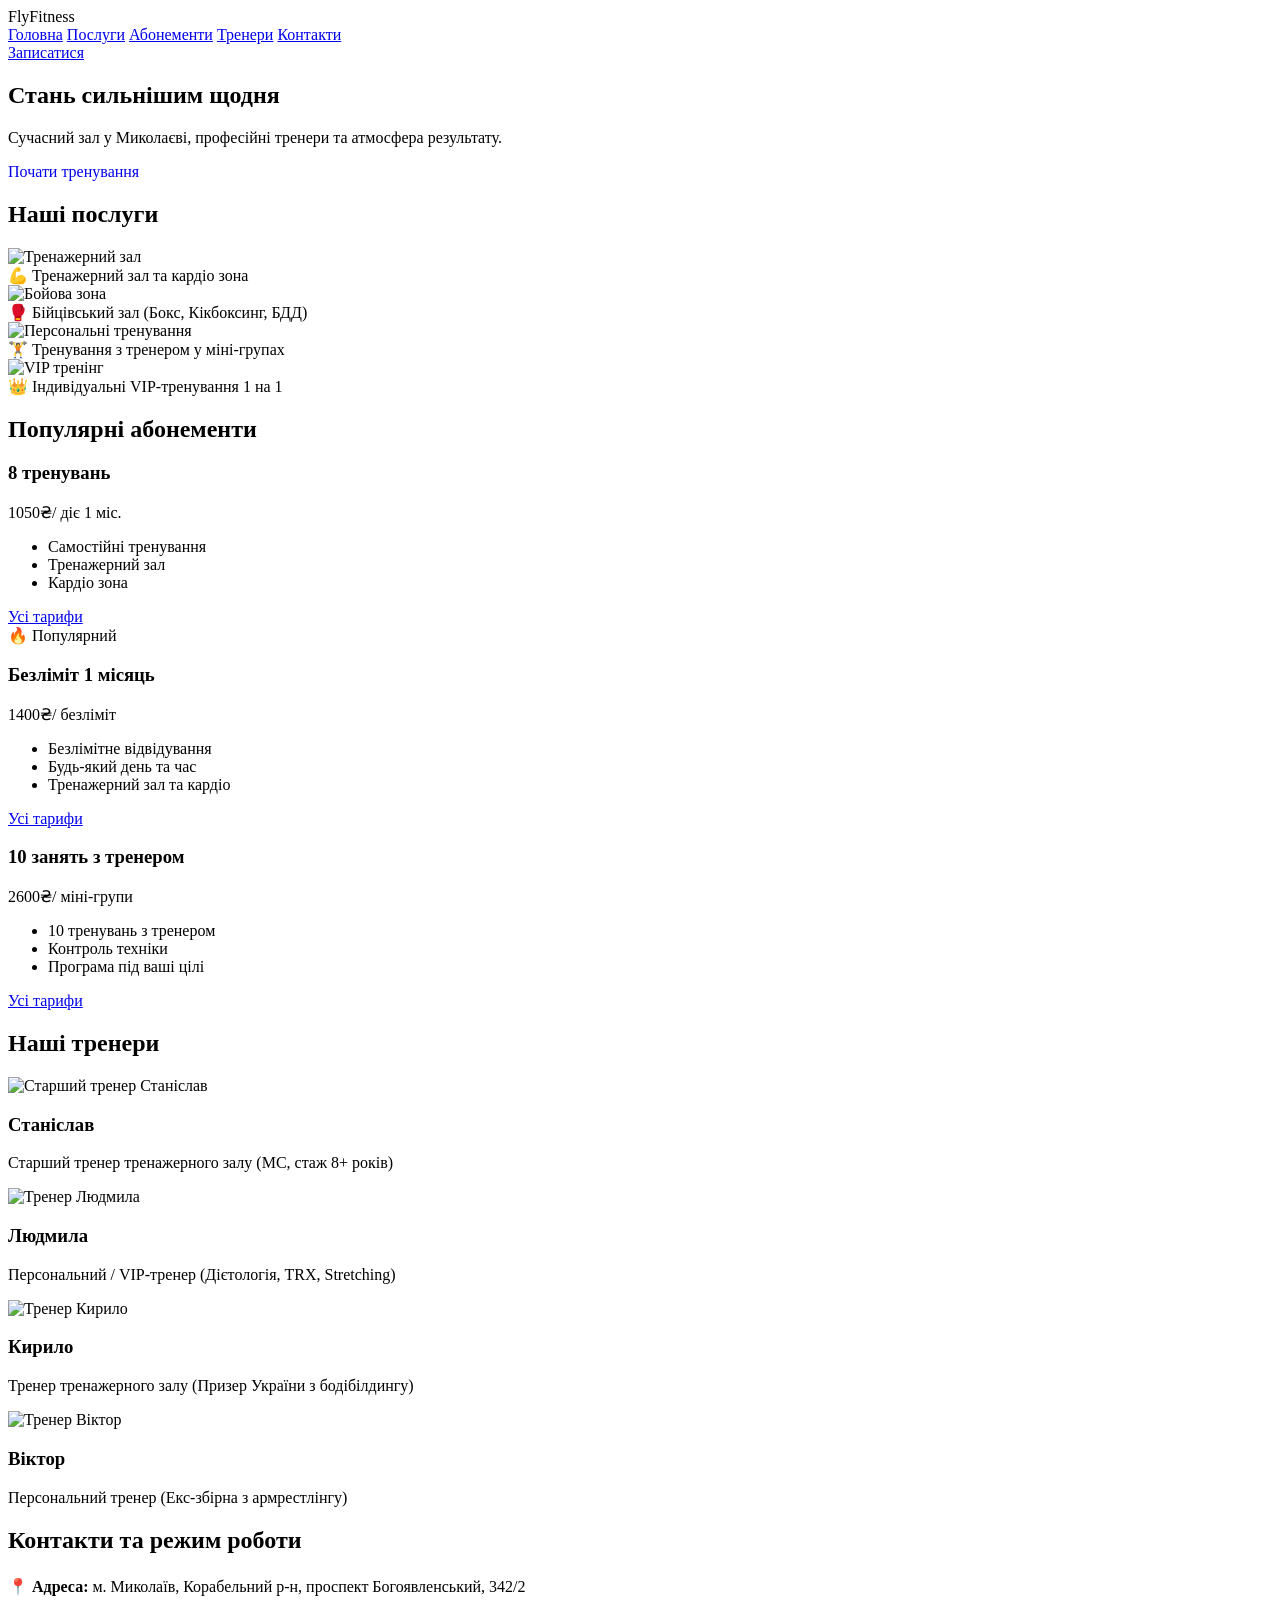
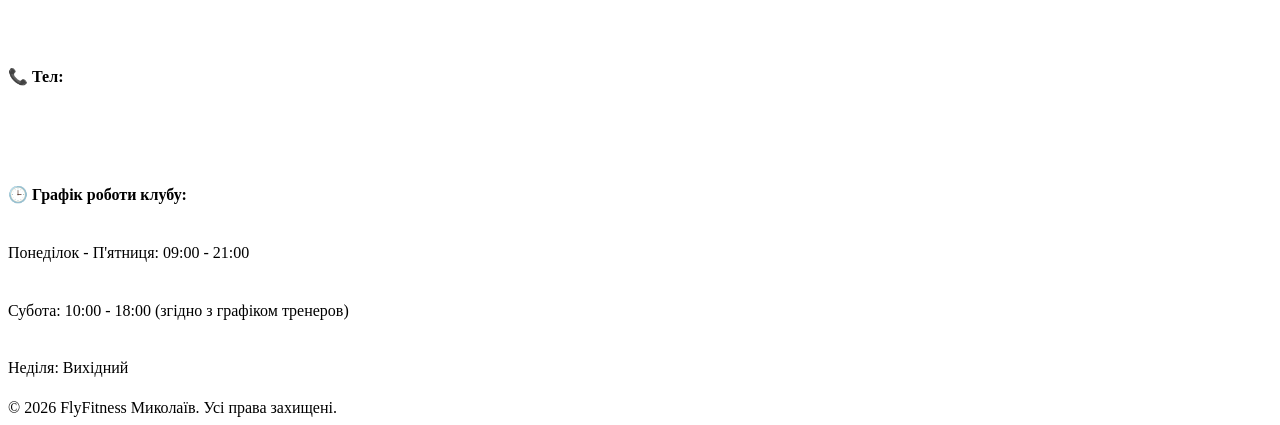
==== index.html @ 8a933ad1 "Add files via upload" ====
<!DOCTYPE html>
<html lang="uk">
<head>
  <meta charset="UTF-8" />
  <meta name="viewport" content="width=device-width, initial-scale=1.0"/>
  <title>FlyFitness Gym | Миколаїв</title>
  <link rel="stylesheet" href="css/style.css" />
  <link href="https://fonts.googleapis.com/css2?family=Inter:wght@300;400;600;800&display=swap" rel="stylesheet">
</head>
<body>

  <header class="header">
    <div class="logo">FlyFitness</div>
    <nav class="nav">
      <a href="index.html" class="active">Головна</a>
      <a href="services.html">Послуги</a>
      <a href="pricing.html">Абонементи</a>
      <a href="trainers.html">Тренери</a>
      <a href="contact.html">Контакти</a>
    </nav>
    <a href="booking.html" class="btn">Записатися</a>
  </header>

  <section class="hero">
    <div class="hero-content">
      <h1>Стань сильнішим щодня</h1>
      <p>Сучасний зал у Миколаєві, професійні тренери та атмосфера результату.</p>
      <a href="#pricing" class="btn big" style="text-decoration: none; display: inline-block; text-align: center;">Почати тренування</a>
    </div>
  </section>

  <section id="services" class="section">
    <h2>Наші послуги</h2>
    <div class="grid services-grid">
      <div class="service-card">
        <img src="https://images.unsplash.com/photo-1581009146145-b5ef050c2e1e" alt="Тренажерний зал">
        <div class="service-text">💪 Тренажерний зал та кардіо зона</div>
      </div>
      <div class="service-card">
        <img src="https://images.unsplash.com/photo-1549719386-74dfcbf7dbed" alt="Бойова зона">
        <div class="service-text">🥊 Бійцівський зал (Бокс, Кікбоксинг, БДД)</div>
      </div>
      <div class="service-card">
        <img src="https://images.unsplash.com/photo-1599058917212-d750089bc07e" alt="Персональні тренування">
        <div class="service-text">🏋️ Тренування з тренером у міні-групах</div>
      </div>
      <div class="service-card">
        <img src="https://images.unsplash.com/photo-1599901860904-17e6ed7083a0" alt="VIP тренінг">
        <div class="service-text">👑 Індивідуальні VIP-тренування 1 на 1</div>
      </div>
    </div>
  </section>

  <section id="pricing" class="section dark">
    <h2>Популярні абонементи</h2>
    <div class="grid pricing-grid">
      <div class="card price-card">
        <h3>8 тренувань</h3>
        <p class="price">1050₴<span>/ діє 1 міс.</span></p>
        <ul>
          <li>Самостійні тренування</li>
          <li>Тренажерний зал</li>
          <li>Кардіо зона</li>
        </ul>
        <a href="pricing.html" class="btn">Усі тарифи</a>
      </div>

      <div class="card price-card popular">
        <div class="badge">🔥 Популярний</div>
        <h3>Безліміт 1 місяць</h3>
        <p class="price">1400₴<span>/ безліміт</span></p>
        <ul>
          <li>Безлімітне відвідування</li>
          <li>Будь-який день та час</li>
          <li>Тренажерний зал та кардіо</li>
        </ul>
        <a href="pricing.html" class="btn">Усі тарифи</a>
      </div>

      <div class="card price-card">
        <h3>10 занять з тренером</h3>
        <p class="price">2600₴<span>/ міні-групи</span></p>
        <ul>
          <li>10 тренувань з тренером</li>
          <li>Контроль техніки</li>
          <li>Програма під ваші цілі</li>
        </ul>
        <a href="pricing.html" class="btn">Усі тарифи</a>
      </div>
    </div>
  </section>

  <section id="trainers" class="section">
      <h2>Наші тренери</h2>
      <div class="grid trainers-grid">
          <div class="trainer-card">
              <img src="images/Stanislav.png" alt="Старший тренер Станіслав">
              <div class="trainer-info">
                  <h3>Станіслав</h3>
                  <p>Старший тренер тренажерного залу (МС, стаж 8+ років)</p>
              </div>
          </div>
          <div class="trainer-card">
              <img src="images/Lydmila.png" alt="Тренер Людмила">
              <div class="trainer-info">
                  <h3>Людмила</h3>
                  <p>Персональний / VIP-тренер (Дієтологія, TRX, Stretching)</p>
              </div>
          </div>
          <div class="trainer-card">
              <img src="images/Kiril.png" alt="Тренер Кирило">
              <div class="trainer-info">
                  <h3>Кирило</h3>
                  <p>Тренер тренажерного залу (Призер України з бодібілдингу)</p>
              </div>
          </div>
          <div class="trainer-card">
              <img src="images/Viktor.png" alt="Тренер Віктор">
              <div class="trainer-info">
                  <h3>Віктор</h3>
                  <p>Персональний тренер (Екс-збірна з армрестлінгу)</p>
              </div>
          </div>
      </div>
  </section>

  <section id="contact" class="section dark">
    <h2>Контакти та режим роботи</h2>
    <div style="line-height: 1.8;">
      <p>📍 <strong>Адреса:</strong> м. Миколаїв, Корабельний р-н, проспект Богоявленський, 342/2</p>
      <br><p>📞 <strong>Тел:</strong> <a href="tel:+380933641330" style="color: #fff;">+38 (093) 364-13-30</a></p><br>
      <br><p>🕒 <strong>Графік роботи клубу:</strong><br>
         <br>Понеділок - П'ятниця: 09:00 - 21:00<br>
         <br>Субота: 10:00 - 18:00 (згідно з графіком тренеров)<br>
         <br>Неділя: Вихідний<br>
      </p>
    </div>
  </section>

  <footer class="footer">
    © 2026 FlyFitness Миколаїв. Усі права захищені.
  </footer>

</body>
</html>
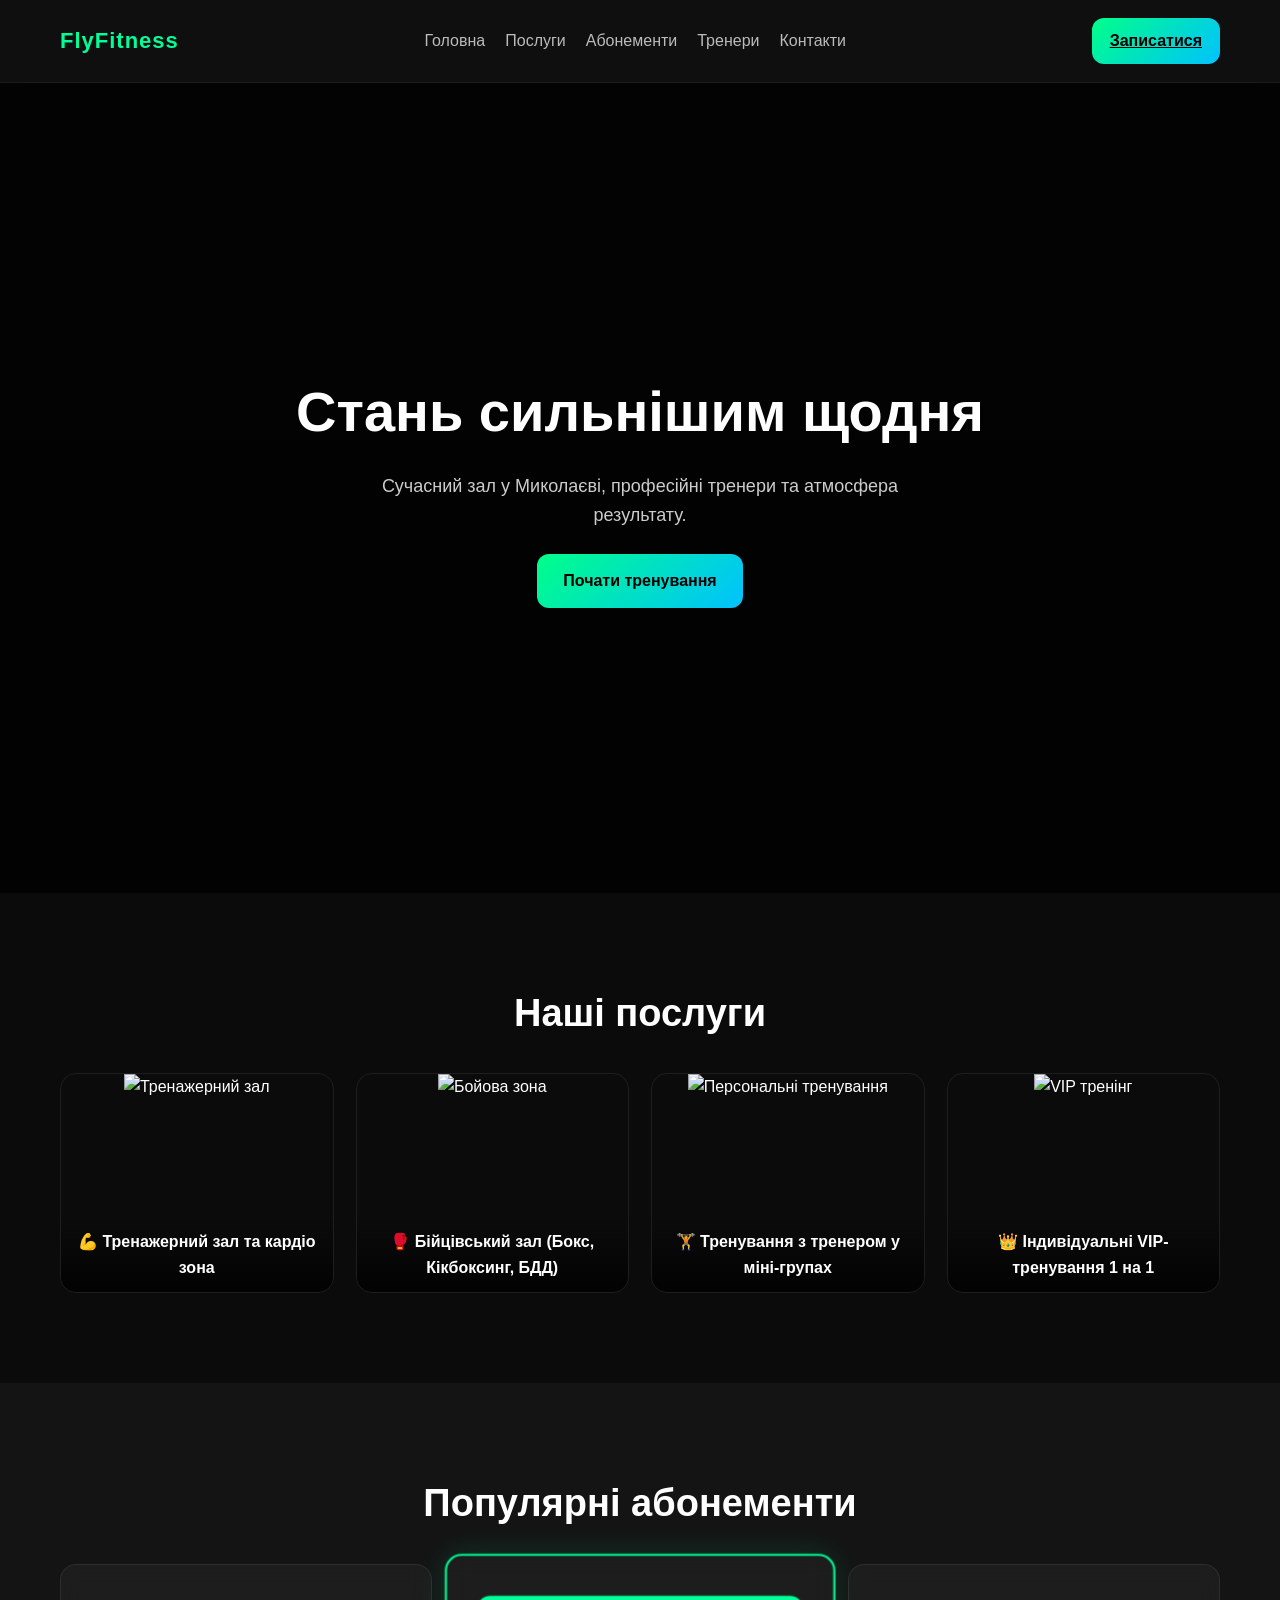
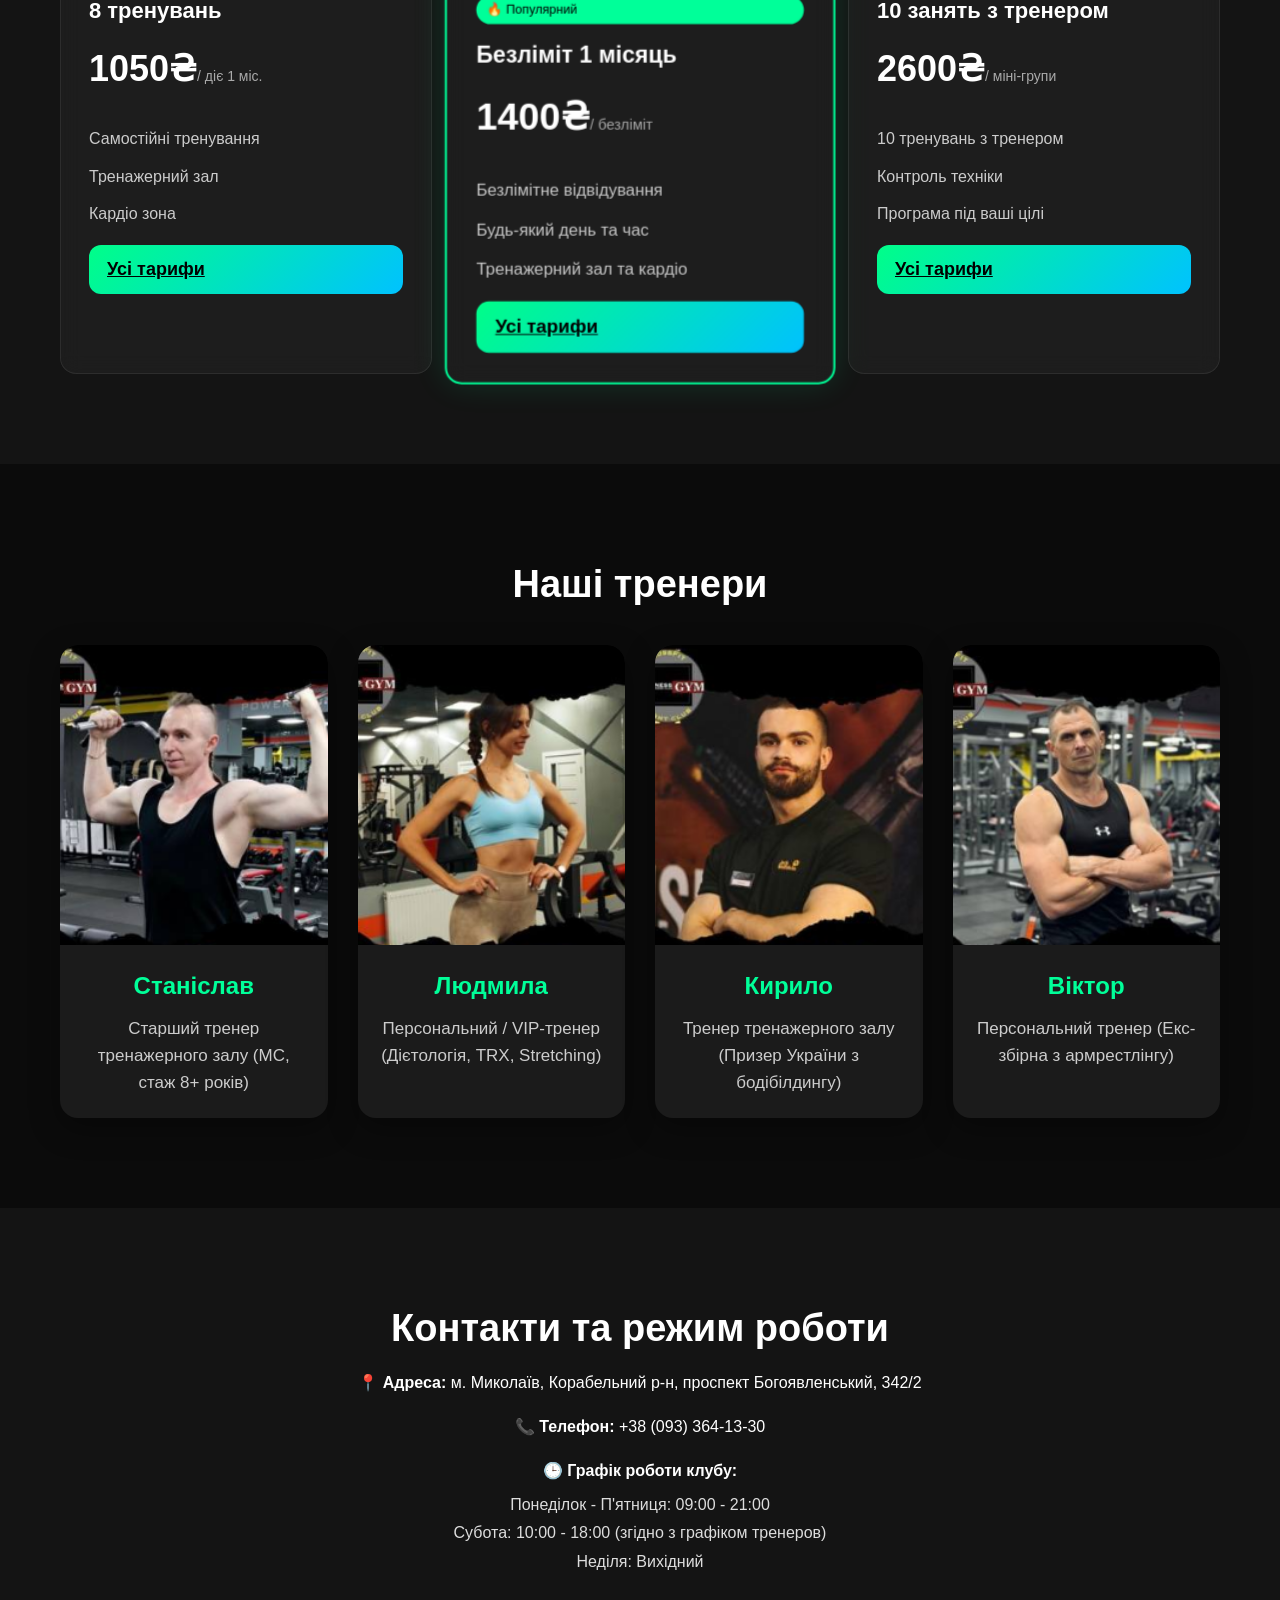
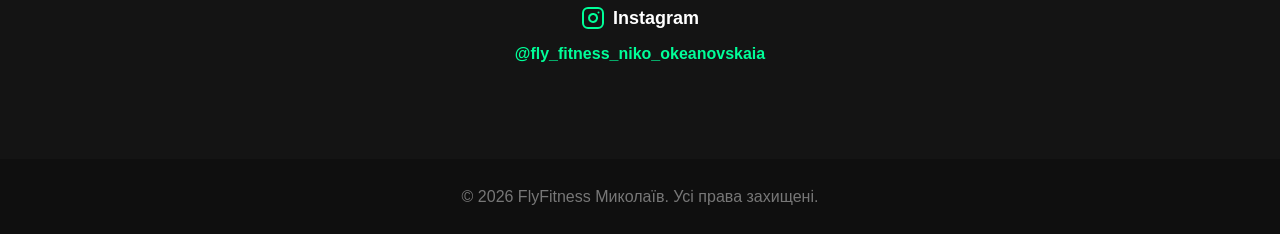
==== commit f5c5e9db: "Update index.html" ====
--- a/index.html
+++ b/index.html
@@ -124,17 +124,45 @@
       </div>
   </section>
 
-  <section id="contact" class="section dark">
-    <h2>Контакти та режим роботи</h2>
-    <div style="line-height: 1.8;">
-      <p>📍 <strong>Адреса:</strong> м. Миколаїв, Корабельний р-н, проспект Богоявленський, 342/2</p>
-      <br><p>📞 <strong>Тел:</strong> <a href="tel:+380933641330" style="color: #fff;">+38 (093) 364-13-30</a></p><br>
-      <br><p>🕒 <strong>Графік роботи клубу:</strong><br>
-         <br>Понеділок - П'ятниця: 09:00 - 21:00<br>
-         <br>Субота: 10:00 - 18:00 (згідно з графіком тренеров)<br>
-         <br>Неділя: Вихідний<br>
-      </p>
-    </div>
+  <section id="contact" class="section dark" style="text-align: center;">
+      <h2>Контакти та режим роботи</h2>
+      
+      <div class="contacts-wrapper" style="line-height: 1.8; display: inline-block; text-align: center;">
+          
+          <div class="item">
+              <p>📍 <strong>Адреса:</strong> м. Миколаїв, Корабельний р-н, проспект Богоявленський, 342/2</p>
+          </div>
+          
+          <div class="item" style="margin-top: 15px;">
+              <p>📞 <strong>Телефон:</strong> <a href="tel:+380933641330" style="color: #fff; text-decoration: none;">+38 (093) 364-13-30</a></p>
+          </div>
+          
+          <div class="item" style="margin-top: 15px;">
+              <p>🕒 <strong>Графік роботи клубу:</strong></p>
+              <p style="color: #ddd; margin-top: 5px;">
+                  Понеділок - П'ятниця: 09:00 - 21:00<br>
+                  Субота: 10:00 - 18:00 (згідно з графіком тренеров)<br>
+                  Неділя: Вихідний
+              </p>
+          </div>
+          
+          <div class="item" style="margin-top: 25px;">
+              <h3 style="display: inline-flex; align-items: center; justify-content: center; font-size: 18px; margin-bottom: 5px; color: #fff; width: 100%;">
+                  <svg xmlns="http://www.w3.org/2000/svg" width="24" height="24" viewBox="0 0 24 24" fill="none" stroke="#00ff99" stroke-width="2" stroke-linecap="round" stroke-linejoin="round" style="margin-right: 8px;">
+                      <rect x="2" y="2" width="20" height="20" rx="5" ry="5"></rect>
+                      <path d="M16 11.37A4 4 0 1 1 12.63 8 4 4 0 0 1 16 11.37z"></path>
+                      <line x1="17.5" y1="6.5" x2="17.51" y2="6.5"></line>
+                  </svg>
+                  Instagram
+              </h3>
+              <p style="margin: 0;">
+                  <a href="https://www.instagram.com/fly_fitness_niko_okeanovskaia" target="_blank" style="color: #00ff99; text-decoration: none; font-weight: 600;">
+                      @fly_fitness_niko_okeanovskaia
+                  </a>
+              </p>
+          </div>
+
+      </div>
   </section>
 
   <footer class="footer">
@@ -142,4 +170,4 @@
   </footer>
 
 </body>
-</html>+</html>
--- a/css/style.css
+++ b/css/style.css
@@ -0,0 +1,388 @@
+
+* {
+  margin: 0;
+  padding: 0;
+  box-sizing: border-box;
+  font-family: "Inter", sans-serif;
+}
+
+body {
+  background: #0b0b0b;
+  color: #fff;
+  line-height: 1.6;
+}
+
+/* HEADER */
+.header {
+  display: flex;
+  justify-content: space-between;
+  align-items: center;
+  padding: 18px 60px;
+  background: rgba(17, 17, 17, 0.8);
+  backdrop-filter: blur(12px);
+  position: sticky;
+  top: 0;
+  z-index: 100;
+  border-bottom: 1px solid rgba(255,255,255,0.05);
+}
+
+.logo {
+  font-size: 22px;
+  font-weight: 800;
+  color: #00ff99;
+  letter-spacing: 1px;
+}
+
+/* NAV */
+nav {
+  display: flex;
+  gap: 20px;
+}
+
+nav a {
+  color: #bbb;
+  text-decoration: none;
+  font-weight: 500;
+  position: relative;
+  transition: 0.3s;
+}
+
+nav a::after {
+  content: "";
+  position: absolute;
+  left: 0;
+  bottom: -6px;
+  width: 0%;
+  height: 2px;
+  background: linear-gradient(90deg, #00ff88, #00c2ff);
+  transition: 0.3s;
+}
+
+nav a:hover {
+  color: #fff;
+}
+
+nav a:hover::after {
+  width: 100%;
+}
+
+/* BUTTON */
+.btn {
+  background: linear-gradient(135deg, #00ff88, #00c2ff);
+  border: none;
+  padding: 10px 18px;
+  border-radius: 12px;
+  font-weight: 600;
+  cursor: pointer;
+  transition: 0.3s;
+  color: #000;
+}
+
+.btn:hover {
+  transform: translateY(-2px);
+  box-shadow: 0 10px 30px rgba(0, 255, 170, 0.25);
+}
+
+.btn.big {
+  padding: 14px 26px;
+  font-size: 16px;
+}
+
+/* HERO */
+.hero {
+  height: 90vh;
+  display: flex;
+  align-items: center;
+  justify-content: center;
+  text-align: center;
+  background: linear-gradient(rgba(0,0,0,0.75), rgba(0,0,0,0.85)),
+    url('https://images.unsplash.com/photo-1534438327276-14e5300c3a48') center/cover;
+}
+
+.hero h1 {
+  font-size: 56px;
+  font-weight: 800;
+  margin-bottom: 15px;
+}
+
+.hero p {
+  color: #ccc;
+  max-width: 600px;
+  margin: 0 auto 25px;
+  font-size: 18px;
+}
+
+/* SECTIONS */
+.section {
+  padding: 90px 60px;
+  text-align: center;
+}
+
+.section.dark {
+  background: #141414;
+}
+.services-grid {
+  grid-template-columns: repeat(auto-fit, minmax(250px, 1fr));
+}
+
+.service-card {
+  position: relative;
+  height: 220px;
+  border-radius: 16px;
+  overflow: hidden;
+  cursor: pointer;
+  border: 1px solid rgba(255,255,255,0.08);
+}
+
+.service-card img {
+  width: 100%;
+  height: 100%;
+  object-fit: cover;
+  transition: 0.4s;
+}
+
+.service-card:hover img {
+  transform: scale(1.1);
+}
+
+.service-text {
+  position: absolute;
+  bottom: 0;
+  width: 100%;
+  padding: 12px;
+  background: linear-gradient(to top, rgba(0,0,0,0.8), transparent);
+  font-weight: 600;
+}
+/* GRID */
+.grid {
+  display: grid;
+  grid-template-columns: repeat(auto-fit, minmax(240px, 1fr));
+  gap: 22px;
+  margin-top: 30px;
+}
+
+/* CARDS */
+.card {
+  background: rgba(255,255,255,0.04);
+  border: 1px solid rgba(255,255,255,0.08);
+  padding: 22px;
+  border-radius: 16px;
+  transition: 0.3s;
+  backdrop-filter: blur(10px);
+}
+.card a {
+  font-size: large;
+  font-weight: bold;
+}
+.card:hover {
+  transform: translateY(-6px);
+  background: rgba(255,255,255,0.07);
+  border-color: rgba(0,255,153,0.3);
+}
+
+.price {
+  font-size: 20px;
+}
+
+.pricing-grid {
+  align-items: stretch;
+}
+
+.price-card {
+  text-align: left;
+  padding: 28px;
+  position: relative;
+  display: flex;
+  flex-direction: column;
+  gap: 12px;
+}
+
+.price {
+  font-size: 36px;
+  font-weight: 800;
+}
+
+.price span {
+  font-size: 14px;
+  color: #aaa;
+  font-weight: 400;
+}
+
+.price-card ul {
+  list-style: none;
+  margin-top: 10px;
+}
+
+.price-card ul li {
+  padding: 6px 0;
+  color: #ccc;
+}
+
+.price-card button {
+  margin-top: auto;
+}
+
+.price-card.popular {
+  border: 2px solid #00ff99;
+  transform: scale(1.05);
+  box-shadow: 0 0 30px rgba(0,255,153,0.15);
+}
+
+/* ===== GALLERY ===== */
+.gallery-section {
+  padding: 90px 60px;
+  text-align: center;
+}
+
+.gallery {
+  display: flex;
+  gap: 20px;
+  overflow-x: auto;
+  padding: 20px 0;
+  scroll-snap-type: x mandatory;
+}
+
+.gallery::-webkit-scrollbar {
+  height: 8px;
+}
+
+.gallery::-webkit-scrollbar-thumb {
+  background: #00ff99;
+  border-radius: 10px;
+}
+
+.gallery-item {
+  min-width: 300px;
+  height: 200px;
+  border-radius: 16px;
+  overflow: hidden;
+  scroll-snap-align: start;
+  position: relative;
+  flex-shrink: 0;
+  border: 1px solid rgba(255,255,255,0.1);
+}
+
+.gallery-item img {
+  width: 100%;
+  height: 100%;
+  object-fit: cover;
+  transition: 0.3s;
+}
+
+.gallery-item:hover img {
+  transform: scale(1.1);
+}
+
+.gallery-item span {
+  position: absolute;
+  bottom: 10px;
+  left: 10px;
+  background: rgba(0,0,0,0.6);
+  padding: 5px 10px;
+  border-radius: 8px;
+  font-size: 14px;
+}
+/* ================= TRAINERS ================= */
+
+.trainers-grid{
+    display:grid;
+    grid-template-columns:repeat(auto-fit,minmax(250px,1fr));
+    gap:30px;
+}
+
+.trainer-card{
+    background:#1b1b1b;
+    border-radius:18px;
+    overflow:hidden;
+    transition:.35s;
+    box-shadow:0 10px 30px rgba(0,0,0,.35);
+}
+
+.trainer-card:hover{
+    transform:translateY(-8px);
+}
+
+.trainer-card img{
+    width:100%;
+    height:300px;
+    object-fit:cover;
+    display:block;
+}
+
+.trainer-info{
+    padding:22px;
+    text-align:center;
+}
+
+.trainer-info h3{
+    color:#00ff99;
+    font-size:24px;
+    margin-bottom:10px;
+}
+
+.trainer-info p{
+    color:#ccc;
+    font-size:17px;
+}
+.popular {
+  border: 2px solid #00ff99;
+  box-shadow: 0 0 25px rgba(0,255,153,0.15);
+}
+
+.badge {
+  display: inline-block;
+  margin-top: 10px;
+  font-size: 12px;
+  padding: 4px 10px;
+  border-radius: 20px;
+  background: #00ff99;
+  color: #000;
+}
+
+/* HEADINGS */
+h1 {
+  font-size: 56px;
+}
+
+h2 {
+  font-size: 38px;
+  margin-bottom: 10px;
+}
+
+h3 {
+  font-size: 22px;
+}
+
+/* FOOTER */
+.footer {
+  text-align: center;
+  padding: 25px;
+  background: #0f0f0f;
+  color: #777;
+}
+html{
+    scroll-behavior:smooth;
+}
+
+/* RESPONSIVE */
+@media (max-width: 768px) {
+  .header {
+    flex-direction: column;
+    gap: 12px;
+    padding: 15px;
+  }
+
+  .hero h1 {
+    font-size: 38px;
+  }
+
+  .section {
+    padding: 60px 20px;
+  }
+
+  nav {
+    flex-wrap: wrap;
+    justify-content: center;
+  }
+}
+
